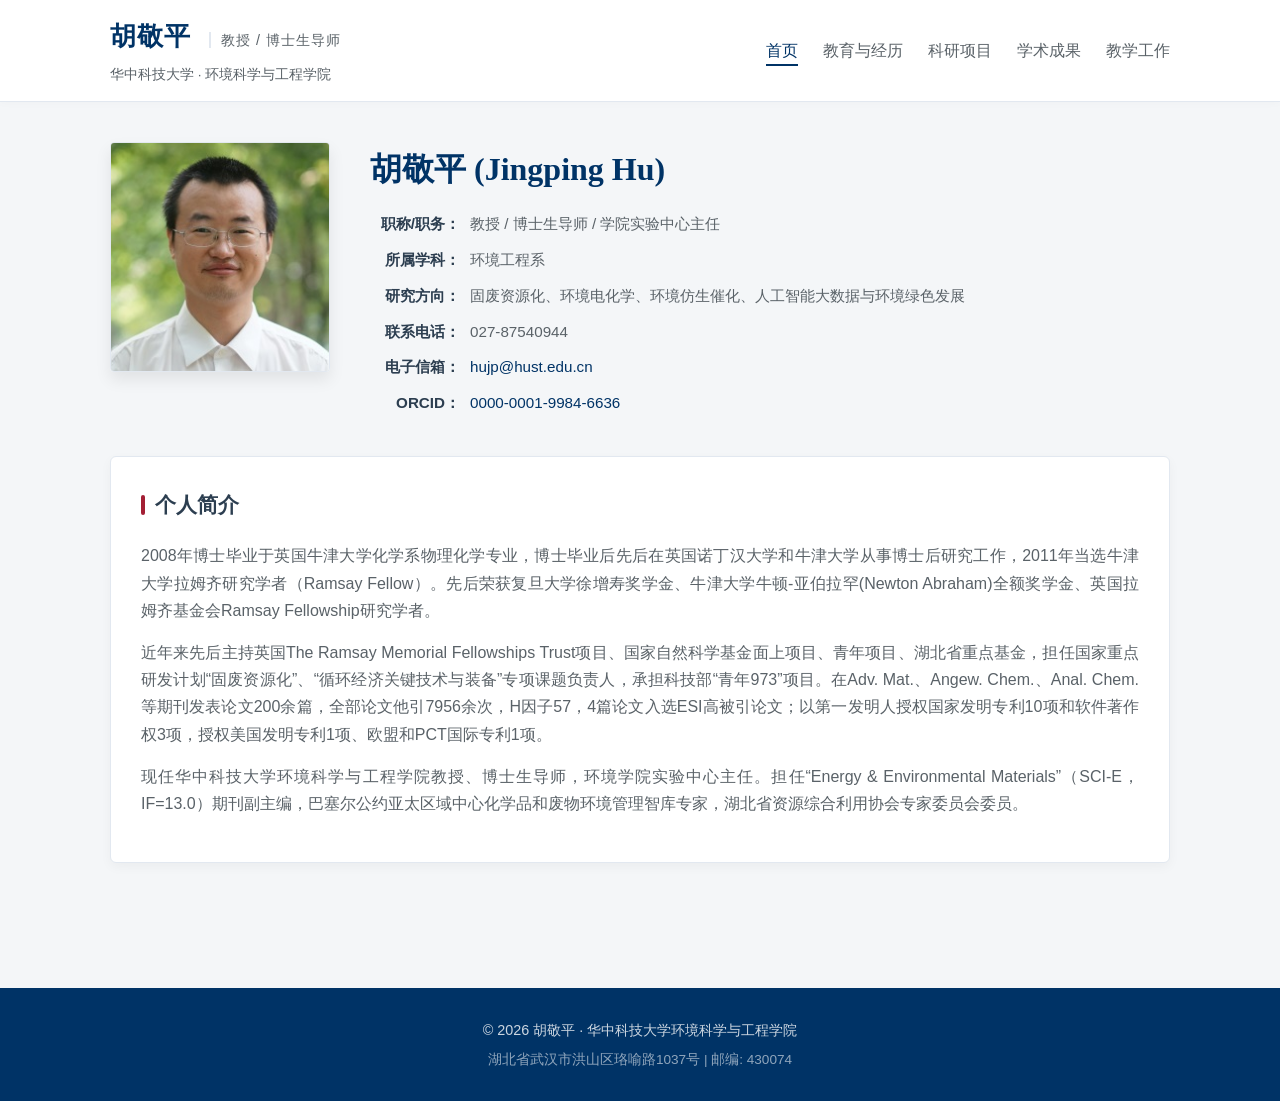
==== index.html @ b99f1266 "Add files via upload" ====
<!DOCTYPE html>
<html lang="zh-CN">
<head>
    <meta charset="UTF-8">
    <meta name="viewport" content="width=device-width, initial-scale=1.0">
    <title>胡敬平 - 华中科技大学环境科学与工程学院</title>
    <link rel="stylesheet" href="style.css">
</head>
<body>

    <header class="site-header">
        <div class="container header-container">
            <div class="logo-area">
                <h1 class="site-title">胡敬平 <span class="title-sub">教授 / 博士生导师</span></h1>
                <p class="site-dept">华中科技大学 · 环境科学与工程学院</p>
            </div>
            <nav class="main-nav">
                <ul>
                    <li><a href="#home" class="nav-link active" data-target="home">首页</a></li>
                    <li><a href="#experience" class="nav-link" data-target="experience">教育与经历</a></li>
                    <li><a href="#projects" class="nav-link" data-target="projects">科研项目</a></li>
                    <li><a href="#publications" class="nav-link" data-target="publications">学术成果</a></li>
                    <li><a href="#teaching" class="nav-link" data-target="teaching">教学工作</a></li>
                </ul>
            </nav>
        </div>
    </header>

    <main class="container main-content">
        
        <!-- ================= 首页 ================= -->
        <section id="home" class="page active">
            <div class="profile-card">
                <div class="profile-left">
                    <img src="HuJingping_Portrait-Photo-for-Web-Sep2026.jpg" alt="胡敬平教授" class="profile-photo">
                </div>
                <div class="profile-right">
                    <h2>胡敬平 (Jingping Hu)</h2>
                    <ul class="info-list">
                        <li><strong>职称/职务：</strong>教授 / 博士生导师 / 学院实验中心主任</li>
                        <li><strong>所属学科：</strong>环境工程系</li>
                        <li><strong>研究方向：</strong>固废资源化、环境电化学、环境仿生催化、人工智能大数据与环境绿色发展</li>
                        <li><strong>联系电话：</strong>027-87540944</li>
                        <li><strong>电子信箱：</strong><a href="mailto:hujp@hust.edu.cn">hujp@hust.edu.cn</a></li>
                        <li><strong>ORCID：</strong><a href="https://orcid.org/0000-0001-9984-6636" target="_blank">0000-0001-9984-6636</a></li>
                    </ul>
                </div>
            </div>

            <div class="section-block">
                <h3 class="section-title">个人简介</h3>
                <div class="text-content">
                    <p>2008年博士毕业于英国牛津大学化学系物理化学专业，博士毕业后先后在英国诺丁汉大学和牛津大学从事博士后研究工作，2011年当选牛津大学拉姆齐研究学者（Ramsay Fellow）。先后荣获复旦大学徐增寿奖学金、牛津大学牛顿-亚伯拉罕(Newton Abraham)全额奖学金、英国拉姆齐基金会Ramsay Fellowship研究学者。</p>
                    <p>近年来先后主持英国The Ramsay Memorial Fellowships Trust项目、国家自然科学基金面上项目、青年项目、湖北省重点基金，担任国家重点研发计划“固废资源化”、“循环经济关键技术与装备”专项课题负责人，承担科技部“青年973”项目。在Adv. Mat.、Angew. Chem.、Anal. Chem.等期刊发表论文200余篇，全部论文他引7956余次，H因子57，4篇论文入选ESI高被引论文；以第一发明人授权国家发明专利10项和软件著作权3项，授权美国发明专利1项、欧盟和PCT国际专利1项。</p>
                    <p>现任华中科技大学环境科学与工程学院教授、博士生导师，环境学院实验中心主任。担任“Energy & Environmental Materials”（SCI-E，IF=13.0）期刊副主编，巴塞尔公约亚太区域中心化学品和废物环境管理智库专家，湖北省资源综合利用协会专家委员会委员。</p>
                </div>
            </div>
        </section>

        <!-- ================= 教育与经历 ================= -->
        <section id="experience" class="page">
            <h2 class="page-title">教育与工作经历</h2>
            
            <div class="section-block">
                <h3 class="section-title">主要研究方向</h3>
                <div class="research-tags">
                    <span class="tag">固废资源化</span>
                    <span class="tag">环境仿生催化</span>
                    <span class="tag">人工智能大数据与环境绿色发展</span>
                    <span class="tag">环境电化学</span>
                </div>
            </div>

            <div class="section-block">
                <h3 class="section-title">工作经历</h3>
                <div class="timeline">
                    <div class="timeline-item">
                        <div class="time">2014.01 - 至今</div>
                        <div class="desc">华中科技大学，环境科学与工程学院，教授、博士生导师</div>
                    </div>
                    <div class="timeline-item">
                        <div class="time">2011.09 - 2013.12</div>
                        <div class="desc">（英国）牛津大学，化学系，拉姆齐研究学者（Sir William Ramsay Research Fellow）</div>
                    </div>
                    <div class="timeline-item">
                        <div class="time">2008.09 - 2011.09</div>
                        <div class="desc">（英国）牛津大学，化学系，博士后助理研究员</div>
                    </div>
                    <div class="timeline-item">
                        <div class="time">2008.01 - 2008.09</div>
                        <div class="desc">（英国）诺丁汉大学，化学系，博士后助理研究员</div>
                    </div>
                </div>
            </div>

            <div class="section-block">
                <h3 class="section-title">教育经历</h3>
                <div class="timeline">
                    <div class="timeline-item">
                        <div class="time">2004.10 - 2008.05</div>
                        <div class="desc">（英国）牛津大学，化学系，博士学位</div>
                    </div>
                    <div class="timeline-item">
                        <div class="time">2002.10 - 2004.07</div>
                        <div class="desc">（德国）基尔大学，工程学院材料科学与工程系，硕士学位</div>
                    </div>
                    <div class="timeline-item">
                        <div class="time">1998.09 - 2002.07</div>
                        <div class="desc">复旦大学，材料科学系，学士学位</div>
                    </div>
                </div>
            </div>
        </section>

        <!-- ================= 科研项目 ================= -->
        <section id="projects" class="page">
            <h2 class="page-title">承担和参与的科研项目</h2>
            <div class="section-block">
                <ul class="project-list">
                    <li><strong>主持</strong> | 湖北省科技计划项目 - 2025年度湖北省重点实验室定向委托项目：长江流域多介质污染协同控制技术基础研究（2025CSA138）</li>
                    <li><strong>课题负责人</strong> | 2025年武汉市动力电池低碳循环产业创新联合实验室（2025020802040290）</li>
                    <li><strong>主持</strong> | 国家重点研发计划“循环经济关键技术与装备”重点专项-典型固废再生产品材料合成原理及协同处理过程调控（2023YFC3902802）</li>
                    <li><strong>课题负责人</strong> | 湖北省科技厅“新能源技术创新专项”课题-废旧磷酸铁锂电池高值化回收利用关键技术开发与产业化 (2024BAA012)</li>
                    <li><strong>主持</strong> | 国家自然科学基金-面上项目：机械化学活化过硫酸盐强化锂离子电池回收中自由基产生与作用机制研究 (52170134)</li>
                    <li><strong>主持</strong> | 国家重点研发计划“固废资源化”重点专项-固体废物利用处置环境风险综合调控研究（2018YFC1900105）</li>
                    <li><strong>主持</strong> | 国家自然科学基金-青年项目：“三维碳材料复合电极电催化降解有机工业废水的原位光谱电化学研究”（51508213）</li>
                    <li><strong>主持</strong> | 湖北省自然科学基金重点项目：“铅回收中三维纳米微孔碳的制备及其超级电容效应研究”（2014CFA109）</li>
                    <li><strong>主持</strong> | 英国拉姆齐基金会（Ramsay Memorial Fellowships Trust）拉姆齐研究学者研究基金</li>
                    <li><strong>参与</strong> | 国家自然科学基金-原创探索计划：原位逆向电解驱动退役锂电池材料结构解离与高值化利用（52554011）</li>
                    <li><strong>参与</strong> | 科技部973计划 – 青年科学家专题：“高比能锂硫二次电池界面问题的基础研究”（2015CB258400）</li>
                </ul>
            </div>
        </section>

        <!-- ================= 学术成果 ================= -->
        <section id="publications" class="page">
            <h2 class="page-title">学术论文与专利成果</h2>
            <div class="section-block">
                <p class="text-content">在 Adv. Mat.、Angew. Chem.、Anal. Chem.、ES&T 等权威期刊发表论文200余篇。完整出版物列表及引用数据请参阅以下官方数据库：</p>
                <div class="link-group">
                    <a href="https://orcid.org/0000-0001-9984-6636" target="_blank" class="btn-outline">ORCID 主页 ↗</a>
                    <a href="https://webofscience.clarivate.cn/wos/author/record/ADK-4638-2022" target="_blank" class="btn-outline">Web of Science ↗</a>
                    <a href="http://funmat.ese.hust.edu.cn/Publications.htm" target="_blank" class="btn-outline">Funmat课题组 ↗</a>
                </div>
            </div>

            <div class="section-block">
                <h3 class="section-title">代表性论文 (2026-2025)</h3>
                <div class="pub-container">
                    <details open>
                        <summary>2026年 (部分)</summary>
                        <ol class="publication-list" start="278">
                            <li class="pub-item">D. K. Qian, ..., J. P. Hu, ..., Electrochemical chlorination byproducts (ECBPs): A potential blind spot in electrochemical treatment of waste activated sludge, <em>Journal of Hazardous Materials</em>, 2026.</li>
                            <li class="pub-item">Y. Zheng, ..., J. P. Hu, ..., Advanced strategies for selective lithium extraction from spent lithium-ion battery cathodes, <em>Resources, Conservation and Recycling</em>, 2026.</li>
                            <li class="pub-item">X. R. Yang, ..., J. P. Hu, ..., Ligand Coordination Directing High-Valent Iron-Oxo Reactivity for Pathway-Selective Pollutant Degradation, <em>Environmental Science & Technology</em>, 2026.</li>
                        </ol>
                    </details>
                    <details>
                        <summary>2025年 (部分)</summary>
                        <ol class="publication-list" start="266" reversed>
                            <li class="pub-item">R. Chen, ..., J. P. Hu, ..., One-Pot Cathode Regeneration from Spent Lithium-Ion Batteries via Persulfate-Induced Lattice Destruction, <em>ACS Sustainable Chemistry & Engineering</em>, 2025.</li>
                            <li class="pub-item">Y. R. Mei, ..., J. P. Hu, ..., Novel Upcycling of Mixed Spent Cathodes Toward High Energy Density LiMnₓFe₁₋ₓPO₄ Cathode Material, <em>Advanced Functional Materials</em>, 2025.</li>
                            <li class="pub-item">W. Luo, J. P. Hu, ..., Automatic and precise identification of volatile organic compounds from gas chromatography in prolonged atmospheric monitoring, <em>Journal of Chromatography A</em>, 2025.</li>
                        </ol>
                    </details>
                    <details>
                        <summary>授权发明专利 (代表性)</summary>
                        <ul class="publication-list">
                            <li class="pub-item">胡敬平等；一种从废旧锂离子电池中回收锂盐并制备磷酸锰铁锂正极材料的方法；中国，ZL202410616152.8，授权日：2026-05-28</li>
                            <li class="pub-item">胡敬平等；一种废旧锂离子电池正极材料浸出液除杂并直接制备再生正极材料的方法；中国，ZL202210938734.9，授权日：2026-03-03</li>
                            <li class="pub-item">胡敬平等；一种基于仿生算法的固体废物优先消纳驱动的水泥配料方法；中国，ZL202110639138.6，授权日：2026-03-27</li>
                        </ul>
                    </details>
                </div>
            </div>
        </section>

        <!-- ================= 教学工作 ================= -->
        <section id="teaching" class="page">
            <h2 class="page-title">教学工作</h2>
            <div class="section-block">
                <h3 class="section-title">主讲课程</h3>
                <ul class="course-list">
                    <li><strong>本科生课程：</strong>物理化学、环境物联网技术、人工智能概论B、论文写作</li>
                    <li><strong>研究生课程：</strong>现代环境监测技术、综合实验</li>
                </ul>
            </div>

            <div class="section-block">
                <h3 class="section-title">课程大纲简述</h3>
                <div class="pub-container">
                    <details>
                        <summary>《现代环境监测技术》（研究生）</summary>
                        <p>涵盖原子光谱、分子光谱、色谱与质谱联用、电化学测量及电子自旋共振(EPR)等先进技术在环境监测中的应用。结合大气、水、土壤多介质污染物的实操检测实验。</p>
                    </details>
                    <details>
                        <summary>《物理化学》（本科生）</summary>
                        <p>系统讲授化学热力学（第一、第二定律）、相平衡、化学平衡及电化学基础。配套液相反应平衡常数测定、溶胶制备及溶液吸附等综合实验。</p>
                    </details>
                    <details>
                        <summary>《综合实验》</summary>
                        <p>侧重操作型与调查型实验结合，引入正交实验设计、RSM响应面分析及SPSS误差分析等科研数据处理方法。</p>
                    </details>
                </div>
            </div>
        </section>

    </main>

    <footer class="site-footer">
        <div class="container">
            <p>&copy; 2026 胡敬平 · 华中科技大学环境科学与工程学院</p>
            <p class="address">湖北省武汉市洪山区珞喻路1037号 | 邮编: 430074</p>
        </div>
    </footer>

    <script src="script.js"></script>
</body>
</html>
---- style.css ----
/* =========================================
   变量与全局重置
   ========================================= */
:root {
    --hust-blue: #003366;
    --hust-blue-light: #004b87;
    --text-main: #2c3e50;
    --text-secondary: #5a6268;
    --bg-body: #f4f6f8;
    --bg-card: #ffffff;
    --border-light: #e2e8f0;
    --accent-red: #a31f34; /* 华科红点缀 */
    --shadow: 0 4px 12px rgba(0, 0, 0, 0.04);
    --font-sans: -apple-system, BlinkMacSystemFont, "Segoe UI", Roboto, "Helvetica Neue", Arial, "Noto Sans SC", "PingFang SC", "Microsoft YaHei", sans-serif;
    --font-serif: Georgia, "Times New Roman", serif;
}

* {
    margin: 0;
    padding: 0;
    box-sizing: border-box;
}

body {
    font-family: var(--font-sans);
    background-color: var(--bg-body);
    color: var(--text-main);
    line-height: 1.7;
    font-size: 16px;
    -webkit-font-smoothing: antialiased;
}

a {
    color: var(--hust-blue);
    text-decoration: none;
    transition: color 0.2s;
}

a:hover {
    color: var(--accent-red);
    text-decoration: underline;
}

.container {
    max-width: 1100px;
    margin: 0 auto;
    padding: 0 20px;
}

/* =========================================
   头部导航
   ========================================= */
.site-header {
    background: var(--bg-card);
    border-bottom: 1px solid var(--border-light);
    position: sticky;
    top: 0;
    z-index: 100;
    box-shadow: 0 2px 8px rgba(0,0,0,0.02);
}

.header-container {
    display: flex;
    justify-content: space-between;
    align-items: center;
    padding: 15px 20px;
    flex-wrap: wrap;
}

.logo-area .site-title {
    font-size: 1.6rem;
    color: var(--hust-blue);
    font-weight: 700;
    letter-spacing: 1px;
}

.title-sub {
    font-size: 0.9rem;
    font-weight: normal;
    color: var(--text-secondary);
    margin-left: 10px;
    border-left: 2px solid var(--border-light);
    padding-left: 10px;
}

.site-dept {
    font-size: 0.85rem;
    color: var(--text-secondary);
    margin-top: 4px;
}

.main-nav ul {
    list-style: none;
    display: flex;
    gap: 25px;
}

.nav-link {
    font-size: 1rem;
    font-weight: 500;
    color: var(--text-secondary);
    padding: 5px 0;
    position: relative;
}

.nav-link::after {
    content: '';
    position: absolute;
    bottom: -2px;
    left: 0;
    width: 0;
    height: 2px;
    background: var(--hust-blue);
    transition: width 0.3s ease;
}

.nav-link.active, .nav-link:hover {
    color: var(--hust-blue);
    text-decoration: none;
}

.nav-link.active::after, .nav-link:hover::after {
    width: 100%;
}

/* =========================================
   页面切换与主体内容
   ========================================= */
.main-content {
    padding: 40px 20px;
    min-height: calc(100vh - 200px);
}

.page {
    display: none;
    animation: fadeIn 0.5s ease-in-out;
}

.page.active {
    display: block;
}

@keyframes fadeIn {
    from { opacity: 0; transform: translateY(10px); }
    to { opacity: 1; transform: translateY(0); }
}

.page-title {
    font-size: 1.8rem;
    color: var(--hust-blue);
    margin-bottom: 30px;
    border-bottom: 2px solid var(--hust-blue);
    display: inline-block;
    padding-bottom: 5px;
}

.section-block {
    background: var(--bg-card);
    border: 1px solid var(--border-light);
    border-radius: 6px;
    padding: 30px;
    margin-bottom: 25px;
    box-shadow: var(--shadow);
}

.section-title {
    font-size: 1.3rem;
    color: var(--text-main);
    margin-bottom: 20px;
    font-weight: 600;
    display: flex;
    align-items: center;
    gap: 10px;
}

.section-title::before {
    content: '';
    display: inline-block;
    width: 4px;
    height: 20px;
    background: var(--accent-red);
    border-radius: 2px;
}

.text-content p {
    margin-bottom: 15px;
    text-align: justify;
    color: var(--text-secondary);
}

/* =========================================
   首页 Profile 卡片
   ========================================= */
.profile-card {
    display: flex;
    gap: 40px;
    margin-bottom: 30px;
    align-items: flex-start;
}

.profile-photo {
    width: 220px;
    height: 230px;
    object-fit: cover;
    border: 1px solid var(--border-light);
    box-shadow: 0 8px 16px rgba(0,0,0,0.08);
    border-radius: 4px;
    flex-shrink: 0;
}

.profile-right h2 {
    font-size: 2rem;
    color: var(--hust-blue);
    margin-bottom: 15px;
    font-family: var(--font-serif);
}

.info-list {
    list-style: none;
}

.info-list li {
    margin-bottom: 10px;
    font-size: 0.95rem;
    color: var(--text-secondary);
    display: flex;
    gap: 10px;
}

.info-list strong {
    color: var(--text-main);
    width: 90px;
    flex-shrink: 0;
    text-align: right;
}

/* =========================================
   研究方向标签
   ========================================= */
.research-tags {
    display: flex;
    flex-wrap: wrap;
    gap: 12px;
}

.tag {
    background: #f1f5f9;
    color: var(--hust-blue);
    padding: 8px 16px;
    border-radius: 20px;
    font-size: 0.9rem;
    font-weight: 500;
    border: 1px solid #e2e8f0;
}

/* =========================================
   时间轴 (经历)
   ========================================= */
.timeline {
    position: relative;
    padding-left: 25px;
    border-left: 2px solid var(--border-light);
}

.timeline-item {
    margin-bottom: 25px;
    position: relative;
}

.timeline-item::before {
    content: '';
    position: absolute;
    left: -31px;
    top: 6px;
    width: 10px;
    height: 10px;
    background: var(--bg-card);
    border: 2px solid var(--hust-blue);
    border-radius: 50%;
}

.time {
    font-weight: 600;
    color: var(--hust-blue);
    font-size: 0.95rem;
    margin-bottom: 4px;
}

.desc {
    color: var(--text-secondary);
    font-size: 1rem;
}

/* =========================================
   列表与折叠面板 (项目、论文、教学)
   ========================================= */
.project-list {
    list-style: none;
    counter-reset: project-counter;
}

.project-list li {
    counter-increment: project-counter;
    margin-bottom: 15px;
    padding-left: 30px;
    position: relative;
    color: var(--text-secondary);
}

.project-list li::before {
    content: counter(project-counter);
    position: absolute;
    left: 0;
    top: 2px;
    width: 20px;
    height: 20px;
    background: var(--hust-blue);
    color: white;
    border-radius: 50%;
    font-size: 0.8rem;
    display: flex;
    align-items: center;
    justify-content: center;
    font-weight: bold;
}

.project-list li strong {
    color: var(--accent-red);
    margin-right: 8px;
}

details {
    background: #f8fafc;
    border: 1px solid var(--border-light);
    border-radius: 6px;
    margin-bottom: 15px;
    overflow: hidden;
}

summary {
    padding: 15px 20px;
    font-weight: 600;
    color: var(--hust-blue);
    cursor: pointer;
    user-select: none;
    list-style: none;
    display: flex;
    justify-content: space-between;
    align-items: center;
    transition: background 0.2s;
}

summary:hover {
    background: #f1f5f9;
}

summary::after {
    content: '+';
    font-size: 1.2rem;
    font-weight: bold;
    transition: transform 0.2s;
}

details[open] summary::after {
    content: '-';
}

details[open] summary {
    border-bottom: 1px solid var(--border-light);
    background: #f1f5f9;
}

.publication-list, .course-list {
    padding: 20px 40px;
    color: var(--text-secondary);
    font-size: 0.95rem;
}

.publication-list li {
    margin-bottom: 12px;
    line-height: 1.6;
}

.pub-item em {
    color: var(--text-main);
    font-weight: 500;
}

.link-group {
    display: flex;
    gap: 15px;
    margin-top: 15px;
    flex-wrap: wrap;
}

.btn-outline {
    padding: 10px 20px;
    border: 1px solid var(--hust-blue);
    color: var(--hust-blue);
    border-radius: 4px;
    font-weight: 500;
    transition: all 0.2s;
}

.btn-outline:hover {
    background: var(--hust-blue);
    color: white;
    text-decoration: none;
}

/* =========================================
   页脚
   ========================================= */
.site-footer {
    background: var(--hust-blue);
    color: rgba(255,255,255,0.8);
    text-align: center;
    padding: 30px 0;
    margin-top: 60px;
    font-size: 0.9rem;
}

.site-footer .address {
    margin-top: 5px;
    font-size: 0.85rem;
    opacity: 0.7;
}

/* =========================================
   响应式适配
   ========================================= */
@media (max-width: 768px) {
    .header-container {
        flex-direction: column;
        gap: 15px;
    }
    .main-nav ul {
        gap: 15px;
        flex-wrap: wrap;
        justify-content: center;
    }
    .profile-card {
        flex-direction: column;
        align-items: center;
        text-align: center;
    }
    .info-list li {
        flex-direction: column;
        gap: 2px;
    }
    .info-list strong {
        text-align: center;
        width: 100%;
    }
    .section-block {
        padding: 20px;
    }
    .publication-list, .course-list {
        padding: 15px 20px;
    }
}
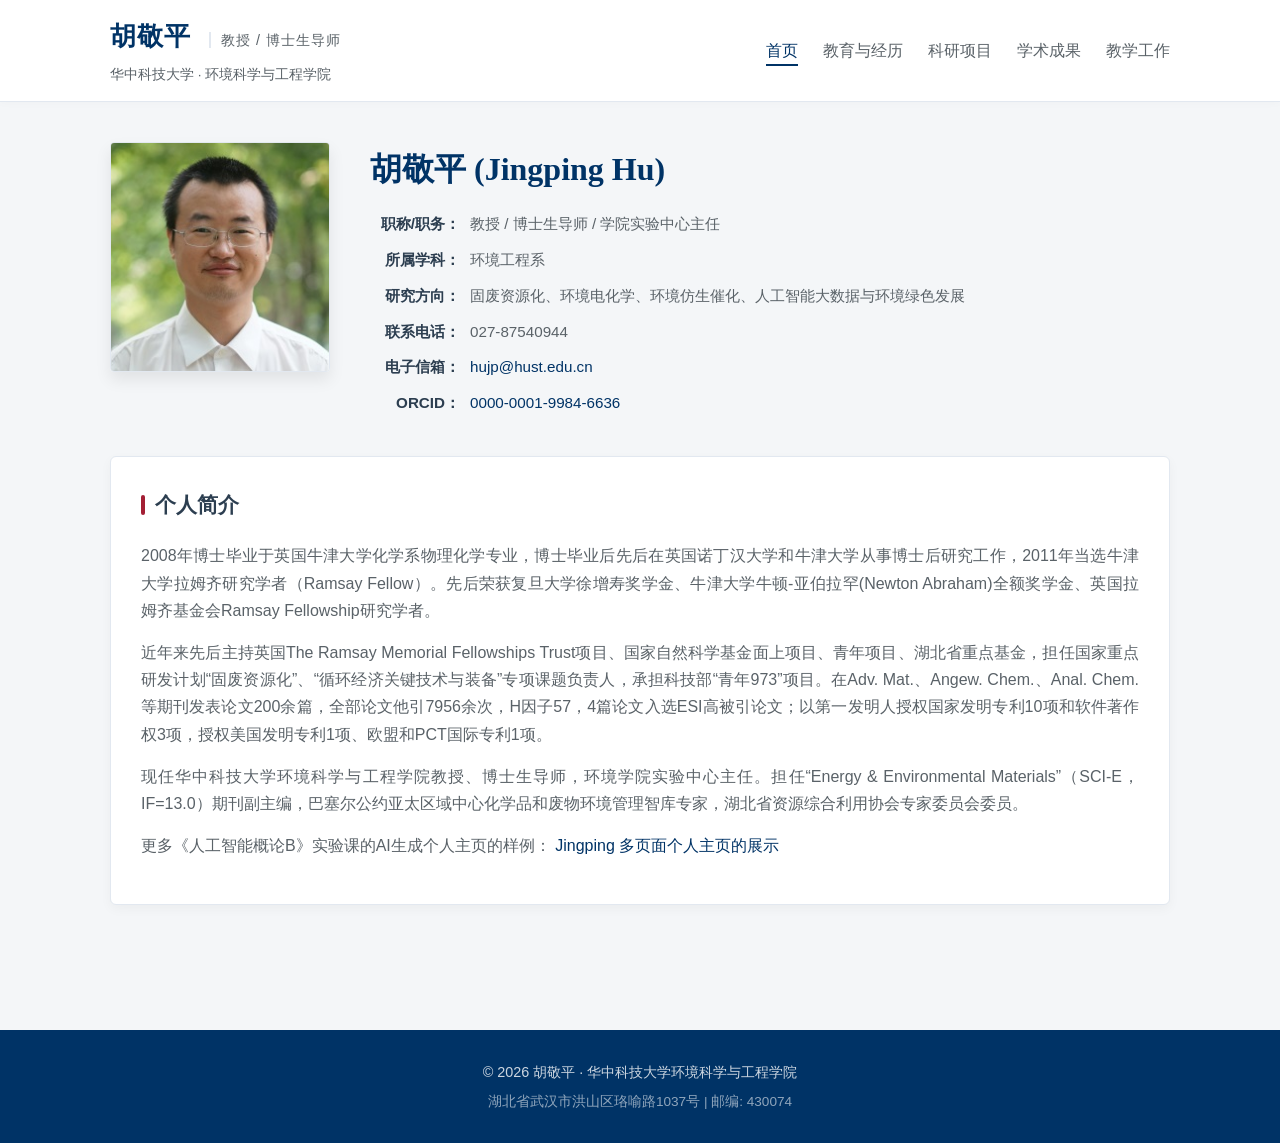
==== commit 9a6d5bb9: "Update index.html" ====
--- a/index.html
+++ b/index.html
@@ -53,6 +53,7 @@
                     <p>2008年博士毕业于英国牛津大学化学系物理化学专业，博士毕业后先后在英国诺丁汉大学和牛津大学从事博士后研究工作，2011年当选牛津大学拉姆齐研究学者（Ramsay Fellow）。先后荣获复旦大学徐增寿奖学金、牛津大学牛顿-亚伯拉罕(Newton Abraham)全额奖学金、英国拉姆齐基金会Ramsay Fellowship研究学者。</p>
                     <p>近年来先后主持英国The Ramsay Memorial Fellowships Trust项目、国家自然科学基金面上项目、青年项目、湖北省重点基金，担任国家重点研发计划“固废资源化”、“循环经济关键技术与装备”专项课题负责人，承担科技部“青年973”项目。在Adv. Mat.、Angew. Chem.、Anal. Chem.等期刊发表论文200余篇，全部论文他引7956余次，H因子57，4篇论文入选ESI高被引论文；以第一发明人授权国家发明专利10项和软件著作权3项，授权美国发明专利1项、欧盟和PCT国际专利1项。</p>
                     <p>现任华中科技大学环境科学与工程学院教授、博士生导师，环境学院实验中心主任。担任“Energy & Environmental Materials”（SCI-E，IF=13.0）期刊副主编，巴塞尔公约亚太区域中心化学品和废物环境管理智库专家，湖北省资源综合利用协会专家委员会委员。</p>
+                <p> 更多《人工智能概论B》实验课的AI生成个人主页的样例： <a href="Jingping_Multiple-page-Webpages/index.html"> Jingping 多页面个人主页的展示 </a> </p>
                 </div>
             </div>
         </section>
@@ -216,4 +217,4 @@
 
     <script src="script.js"></script>
 </body>
-</html>+</html>
